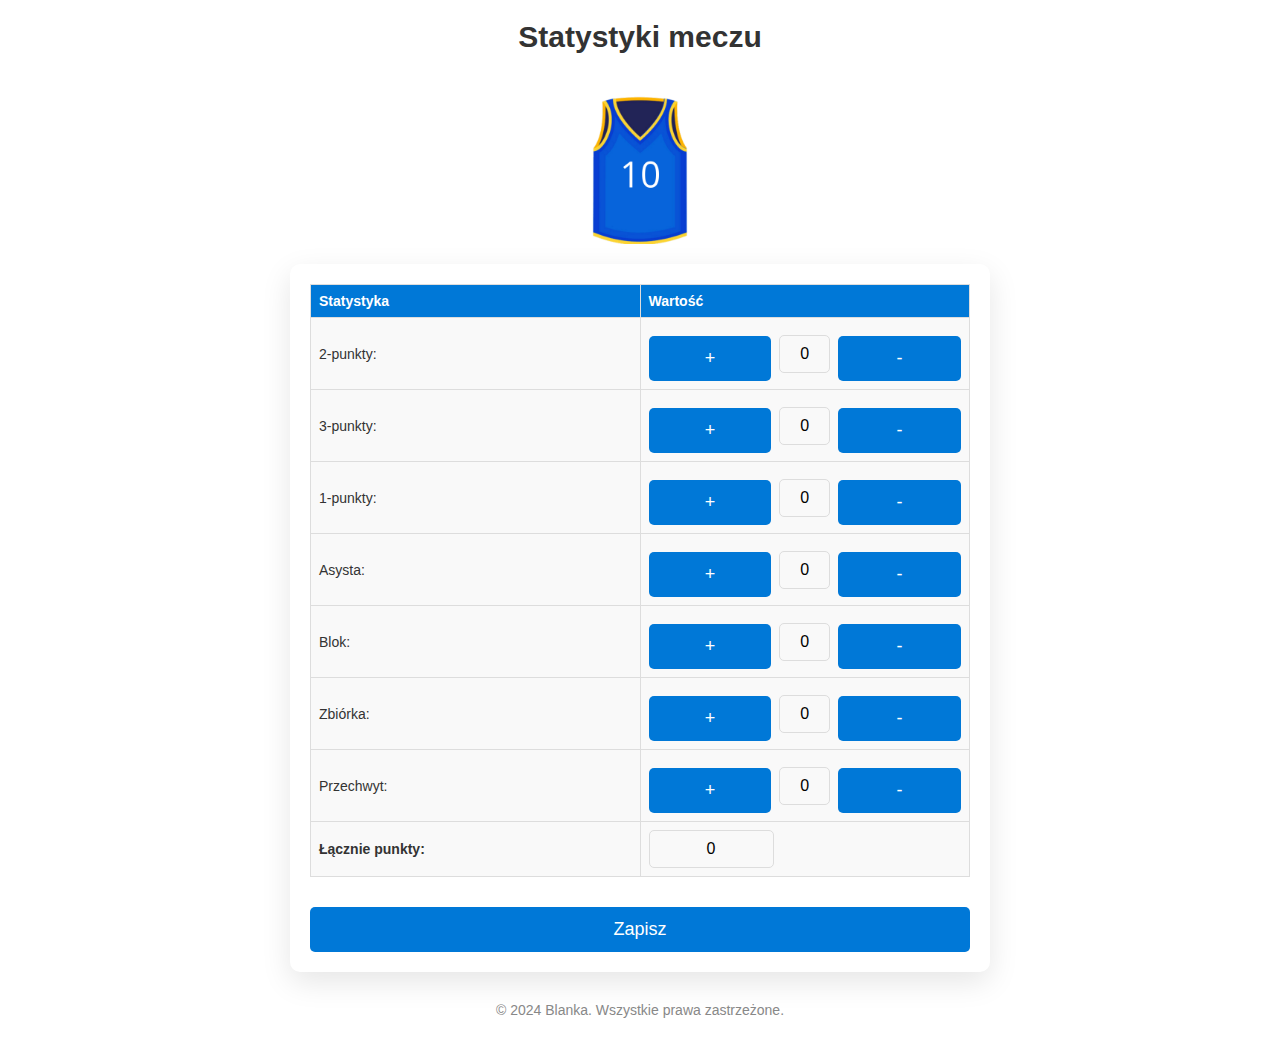
==== blania.html @ 1a1b8e96 "Update blania.html" ====
<!DOCTYPE html>
<html lang="pl">
<head>
    <meta charset="UTF-8">
    <meta name="viewport" content="width=device-width, initial-scale=1.0">
    <title>Blanka</title>
    <style>
        * {
            margin: 0;
            padding: 0;
            box-sizing: border-box;
        }

        body {
            font-family: 'Roboto', sans-serif;
            background-color: #ffffff;
            color: #333;
            padding: 20px;
            display: flex;
            justify-content: center;
            align-items: center;
            min-height: 100vh;
            flex-direction: column;
        }

        header {
            font-size: 30px;
            font-weight: 600;
            color: #333;
            margin-bottom: 20px;
            text-align: center;
        }

        img {
            width: 150px;
            height: 150px;
            object-fit: contain;
            margin: 20px 0;
        }

        .form-container {
            background-color: #fff;
            padding: 20px;
            border-radius: 10px;
            box-shadow: 0 10px 30px rgba(0, 0, 0, 0.1);
            width: 66%;
            max-width: 700px;
        }

        table {
            width: 100%;
            border-collapse: collapse;
            margin-bottom: 20px;
        }

        th, td {
            padding: 8px;
            text-align: left;
            border: 1px solid #ddd;
            font-size: 14px;
        }

        th {
            background-color: #0078d7;
            color: white;
            width: 40%;
        }

        td {
            background-color: #f9f9f9;
            width: 50%;
        }

        .buttons {
            display: flex;
            align-items: center;
            justify-content: center;
            gap: 8px;
            width: 100%;

        }

        .buttons button {
            background-color: #0078d7;
            color: #fff;
            padding: 6px 10px;
            font-size: 16px;
            border: none;
            border-radius: 5px;
            cursor: pointer;
            transition: background-color 0.3s ease;
            width: 30%; /* Zmniejszenie szerokości przycisku o 33% */
        }

        .buttons button:hover {
            background-color: #005bb5;
        }

        .form-container button {
            background-color: #0078d7;
            color: #fff;
            padding: 12px 20px;
            font-size: 18px;
            border: none;
            border-radius: 5px;
            cursor: pointer;
            transition: background-color 0.3s ease;
            width: 100%;
            margin-top: 10px;
        }

        .form-container button:hover {
            background-color: #005bb5;
        }

        .green-button {
            background-color: green;
        }

        .green-button:hover {
            background-color: darkgreen;
        }

        .red-button {
            background-color: red;
        }

        .red-button:hover {
            background-color: darkred;
        }

        input {
            width: 40%; /* Zmniejszenie szerokości pola wejściowego */
            padding: 8px;
            border: 1px solid #ddd;
            border-radius: 5px;
            font-size: 16px;
            background-color: #f9f9f9;
            text-align: center;
            transition: border-color 0.3s ease;
            height: 38px; /* Ujednolicenie wysokości pól tekstowych */

        }

        input:focus {
            border-color: #0078d7;
            outline: none;
        }

        .footer {
            margin-top: 30px;
            text-align: center;
            font-size: 14px;
            color: #888;
        }

        .total-points {
            text-align: center;
            font-weight: bold;
            font-size: 16px;
        }

        @media (max-width: 600px) {
            header {
                font-size: 24px;
            }

            .form-container {
                padding: 15px;
                width: 90%;
            }

            .form-container button {
                font-size: 14px;
                padding: 10px;
            }

            .buttons {
                flex-direction: row; /* Przyciski będą w jednej linii */
                gap: 5px;
            }

            .buttons button {
                font-size: 14px;
                padding: 6px 10px;
                width: 25%; /* Zmniejszenie szerokości przycisków na małych ekranach */
            }

            input {
                width: 50%; /* Zmniejszenie szerokości inputu na małych ekranach */
            }

            th, td {
                padding: 6px;
                font-size: 12px;
            }
        }

    </style>
</head>
<body>
    <header>Statystyki meczu</header>
    <img src="10.png" alt="Koszulka">
    
    <div class="form-container">
        <form id="match-stats-form">
            <table>
                <tr>
                    <th>Statystyka</th>
                    <th>Wartość</th>
                </tr>
                <tr>
                    <td>2-punkty:</td>
                    <td>
                        <div class="buttons">
                            <button type="button" onclick="changeStat('2pkt', 1)">+</button>
                            <input type="text" id="2pkt" value="0" readonly>
                            <button type="button" onclick="changeStat('2pkt', -1)">-</button>
                        </div>
                    </td>
                </tr>
                <tr>
                    <td>3-punkty:</td>
                    <td>
                        <div class="buttons">
                            <button type="button" onclick="changeStat('3pkt', 1)">+</button>
                            <input type="text" id="3pkt" value="0" readonly>
                            <button type="button" onclick="changeStat('3pkt', -1)">-</button>
                        </div>
                    </td>
                </tr>
                <tr>
                    <td>1-punkty:</td>
                    <td>
                        <div class="buttons">
                            <button type="button" onclick="changeStat('1pkt', 1)">+</button>
                            <input type="text" id="1pkt" value="0" readonly>
                            <button type="button" onclick="changeStat('1pkt', -1)">-</button>
                        </div>
                    </td>
                </tr>
                <tr>
                    <td>Asysta:</td>
                    <td>
                        <div class="buttons">
                            <button type="button" onclick="changeStat('Asy', 1)">+</button>
                            <input type="text" id="Asy" value="0" readonly>
                            <button type="button" onclick="changeStat('Asy', -1)">-</button>
                        </div>
                    </td>
                </tr>
                <tr>
                    <td>Blok:</td>
                    <td>
                        <div class="buttons">
                            <button type="button" onclick="changeStat('Blok', 1)">+</button>
                            <input type="text" id="Blok" value="0" readonly>
                            <button type="button" onclick="changeStat('Blok', -1)">-</button>
                        </div>
                    </td>
                </tr>
                <tr>
                    <td>Zbiórka:</td>
                    <td>
                        <div class="buttons">
                            <button type="button" onclick="changeStat('Zb', 1)">+</button>
                            <input type="text" id="Zb" value="0" readonly>
                            <button type="button" onclick="changeStat('Zb', -1)">-</button>
                        </div>
                    </td>
                </tr>
                <tr>
                    <td>Przechwyt:</td>
                    <td>
                        <div class="buttons">
                            <button type="button" onclick="changeStat('Prze', 1)">+</button>
                            <input type="text" id="Prze" value="0" readonly>
                            <button type="button" onclick="changeStat('Prze', -1)">-</button>
                        </div>
                    </td>
                </tr>
                <tr class="total-points">
                    <td><strong>Łącznie punkty:</strong></td>
                    <td><input type="text" id="totalPoints" value="0" readonly></td>
                </tr>
            </table>
            <button type="button" onclick="saveMatch()">Zapisz</button>
        </form>
    </div>

    <div class="footer">
        <p>© 2024 Blanka. Wszystkie prawa zastrzeżone.</p>
    </div>

    <script>
        function changeStat(stat, delta) {
            const statElement = document.getElementById(stat);
            let currentValue = parseInt(statElement.value) || 0;
            currentValue += delta;

            if (currentValue < 0) currentValue = 0;

            statElement.value = currentValue;
            updateTotal();
        }

        function updateTotal() {
            const points1 = parseInt(document.getElementById('1pkt').value) || 0;
            const points2 = parseInt(document.getElementById('2pkt').value) || 0;
            const points3 = parseInt(document.getElementById('3pkt').value) || 0;

            const totalPoints = points1 + points2 * 2 + points3 * 3;
            document.getElementById('totalPoints').value = totalPoints;
        }

        function saveMatch() {
            const team = localStorage.getItem("selectedTeam");
            const date = localStorage.getItem("selectedDate");

            const stats = {
                team: team,
                date: date,
                "2pkt": document.getElementById('2pkt').value,
                "3pkt": document.getElementById('3pkt').value,
                "1pkt": document.getElementById('1pkt').value,
                Asy: document.getElementById('Asy').value,
                Blok: document.getElementById('Blok').value,
                Zb: document.getElementById('Zb').value,
                Prze: document.getElementById('Prze').value,
                total: document.getElementById('totalPoints').value
            };

            let savedMatches = JSON.parse(localStorage.getItem("savedMatches")) || [];
            savedMatches.push(stats);
            localStorage.setItem("savedMatches", JSON.stringify(savedMatches));

            //alert("Mecz zapisany! Teraz wróć do strony głównej.");

            window.location.href = "index.html";
        }
    </script>
</body>
</html>
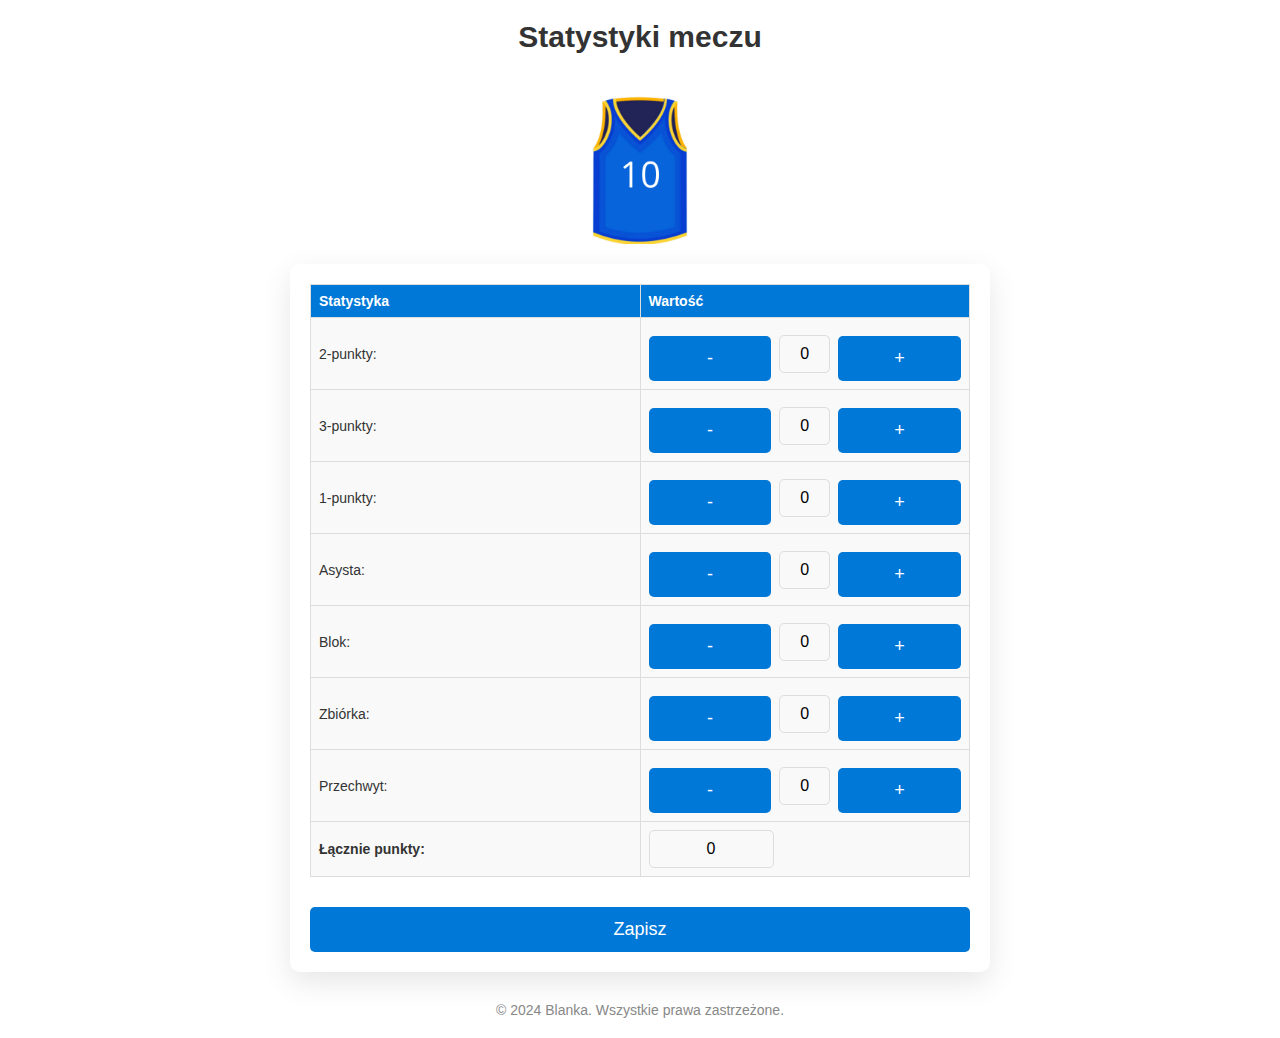
==== commit 3c76a690: "Update blania.html" ====
--- a/blania.html
+++ b/blania.html
@@ -213,9 +213,11 @@
                     <td>2-punkty:</td>
                     <td>
                         <div class="buttons">
+                           
+                            <button type="button" onclick="changeStat('2pkt', -1)">-</button>
+                             <input type="text" id="2pkt" value="0" readonly>
                             <button type="button" onclick="changeStat('2pkt', 1)">+</button>
-                            <input type="text" id="2pkt" value="0" readonly>
-                            <button type="button" onclick="changeStat('2pkt', -1)">-</button>
+                            
                         </div>
                     </td>
                 </tr>
@@ -223,9 +225,9 @@
                     <td>3-punkty:</td>
                     <td>
                         <div class="buttons">
+                             <button type="button" onclick="changeStat('3pkt', -1)">-</button>
+                             <input type="text" id="3pkt" value="0" readonly>
                             <button type="button" onclick="changeStat('3pkt', 1)">+</button>
-                            <input type="text" id="3pkt" value="0" readonly>
-                            <button type="button" onclick="changeStat('3pkt', -1)">-</button>
                         </div>
                     </td>
                 </tr>
@@ -233,9 +235,9 @@
                     <td>1-punkty:</td>
                     <td>
                         <div class="buttons">
+                            <button type="button" onclick="changeStat('1pkt', -1)">-</button>
+                            <input type="text" id="1pkt" value="0" readonly>
                             <button type="button" onclick="changeStat('1pkt', 1)">+</button>
-                            <input type="text" id="1pkt" value="0" readonly>
-                            <button type="button" onclick="changeStat('1pkt', -1)">-</button>
                         </div>
                     </td>
                 </tr>
@@ -243,9 +245,10 @@
                     <td>Asysta:</td>
                     <td>
                         <div class="buttons">
+                            <button type="button" onclick="changeStat('Asy', -1)">-</button>
+                            <input type="text" id="Asy" value="0" readonly>
                             <button type="button" onclick="changeStat('Asy', 1)">+</button>
-                            <input type="text" id="Asy" value="0" readonly>
-                            <button type="button" onclick="changeStat('Asy', -1)">-</button>
+                            
                         </div>
                     </td>
                 </tr>
@@ -253,9 +256,11 @@
                     <td>Blok:</td>
                     <td>
                         <div class="buttons">
+                        
+                            <button type="button" onclick="changeStat('Blok', -1)">-</button>
+                            <input type="text" id="Blok" value="0" readonly>
                             <button type="button" onclick="changeStat('Blok', 1)">+</button>
-                            <input type="text" id="Blok" value="0" readonly>
-                            <button type="button" onclick="changeStat('Blok', -1)">-</button>
+                            
                         </div>
                     </td>
                 </tr>
@@ -263,9 +268,11 @@
                     <td>Zbiórka:</td>
                     <td>
                         <div class="buttons">
+                        
+                            <button type="button" onclick="changeStat('Zb', -1)">-</button>
+                            <input type="text" id="Zb" value="0" readonly>
                             <button type="button" onclick="changeStat('Zb', 1)">+</button>
-                            <input type="text" id="Zb" value="0" readonly>
-                            <button type="button" onclick="changeStat('Zb', -1)">-</button>
+                            
                         </div>
                     </td>
                 </tr>
@@ -273,9 +280,11 @@
                     <td>Przechwyt:</td>
                     <td>
                         <div class="buttons">
+                            
+                            <button type="button" onclick="changeStat('Prze', -1)">-</button>
+                            <input type="text" id="Prze" value="0" readonly>
                             <button type="button" onclick="changeStat('Prze', 1)">+</button>
-                            <input type="text" id="Prze" value="0" readonly>
-                            <button type="button" onclick="changeStat('Prze', -1)">-</button>
+                            
                         </div>
                     </td>
                 </tr>
@@ -336,7 +345,7 @@
 
             //alert("Mecz zapisany! Teraz wróć do strony głównej.");
 
-            window.location.href = "index.html";
+            window.location.href = "main.html"; // jeśli to główna strona
         }
     </script>
 </body>
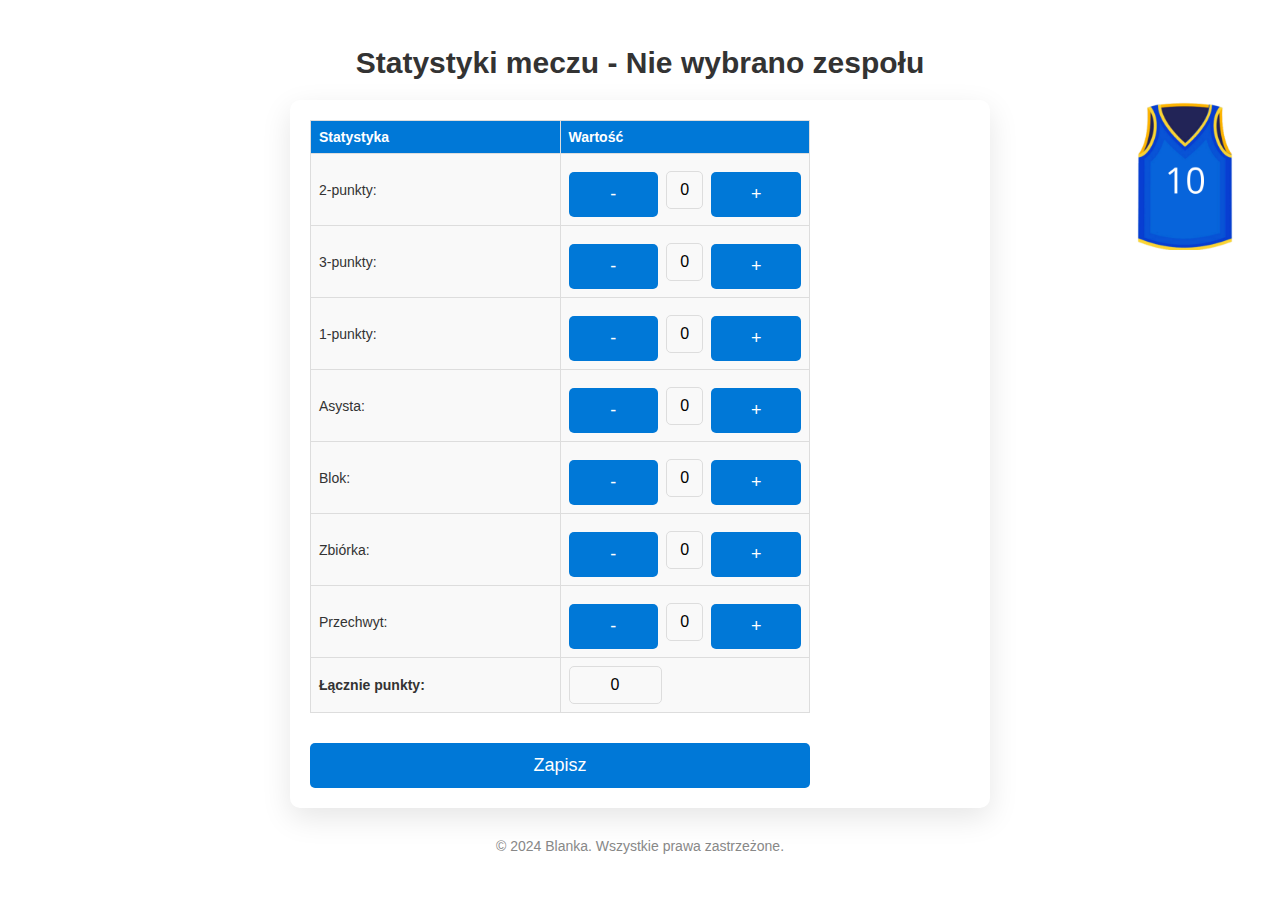
==== commit 363e31eb: "Update blania.html" ====
--- a/blania.html
+++ b/blania.html
@@ -36,6 +36,9 @@
             height: 150px;
             object-fit: contain;
             margin: 20px 0;
+            position: absolute;
+            right: 20px;
+            top: 80px;
         }
 
         .form-container {
@@ -45,6 +48,8 @@
             box-shadow: 0 10px 30px rgba(0, 0, 0, 0.1);
             width: 66%;
             max-width: 700px;
+            position: relative;
+            padding-right: 180px; /* Dodatkowe miejsce na obrazek */
         }
 
         table {
@@ -77,7 +82,6 @@
             justify-content: center;
             gap: 8px;
             width: 100%;
-
         }
 
         .buttons button {
@@ -139,7 +143,6 @@
             text-align: center;
             transition: border-color 0.3s ease;
             height: 38px; /* Ujednolicenie wysokości pól tekstowych */
-
         }
 
         input:focus {
@@ -199,7 +202,7 @@
     </style>
 </head>
 <body>
-    <header>Statystyki meczu</header>
+    <header>Statystyki meczu - <span id="teamName">Nie wybrano zespołu</span></header>
     <img src="10.png" alt="Koszulka">
     
     <div class="form-container">
@@ -213,11 +216,9 @@
                     <td>2-punkty:</td>
                     <td>
                         <div class="buttons">
-                           
                             <button type="button" onclick="changeStat('2pkt', -1)">-</button>
-                             <input type="text" id="2pkt" value="0" readonly>
+                            <input type="text" id="2pkt" value="0" readonly>
                             <button type="button" onclick="changeStat('2pkt', 1)">+</button>
-                            
                         </div>
                     </td>
                 </tr>
@@ -248,7 +249,6 @@
                             <button type="button" onclick="changeStat('Asy', -1)">-</button>
                             <input type="text" id="Asy" value="0" readonly>
                             <button type="button" onclick="changeStat('Asy', 1)">+</button>
-                            
                         </div>
                     </td>
                 </tr>
@@ -256,11 +256,9 @@
                     <td>Blok:</td>
                     <td>
                         <div class="buttons">
-                        
                             <button type="button" onclick="changeStat('Blok', -1)">-</button>
                             <input type="text" id="Blok" value="0" readonly>
                             <button type="button" onclick="changeStat('Blok', 1)">+</button>
-                            
                         </div>
                     </td>
                 </tr>
@@ -268,11 +266,9 @@
                     <td>Zbiórka:</td>
                     <td>
                         <div class="buttons">
-                        
                             <button type="button" onclick="changeStat('Zb', -1)">-</button>
                             <input type="text" id="Zb" value="0" readonly>
                             <button type="button" onclick="changeStat('Zb', 1)">+</button>
-                            
                         </div>
                     </td>
                 </tr>
@@ -280,11 +276,9 @@
                     <td>Przechwyt:</td>
                     <td>
                         <div class="buttons">
-                            
                             <button type="button" onclick="changeStat('Prze', -1)">-</button>
                             <input type="text" id="Prze" value="0" readonly>
                             <button type="button" onclick="changeStat('Prze', 1)">+</button>
-                            
                         </div>
                     </td>
                 </tr>
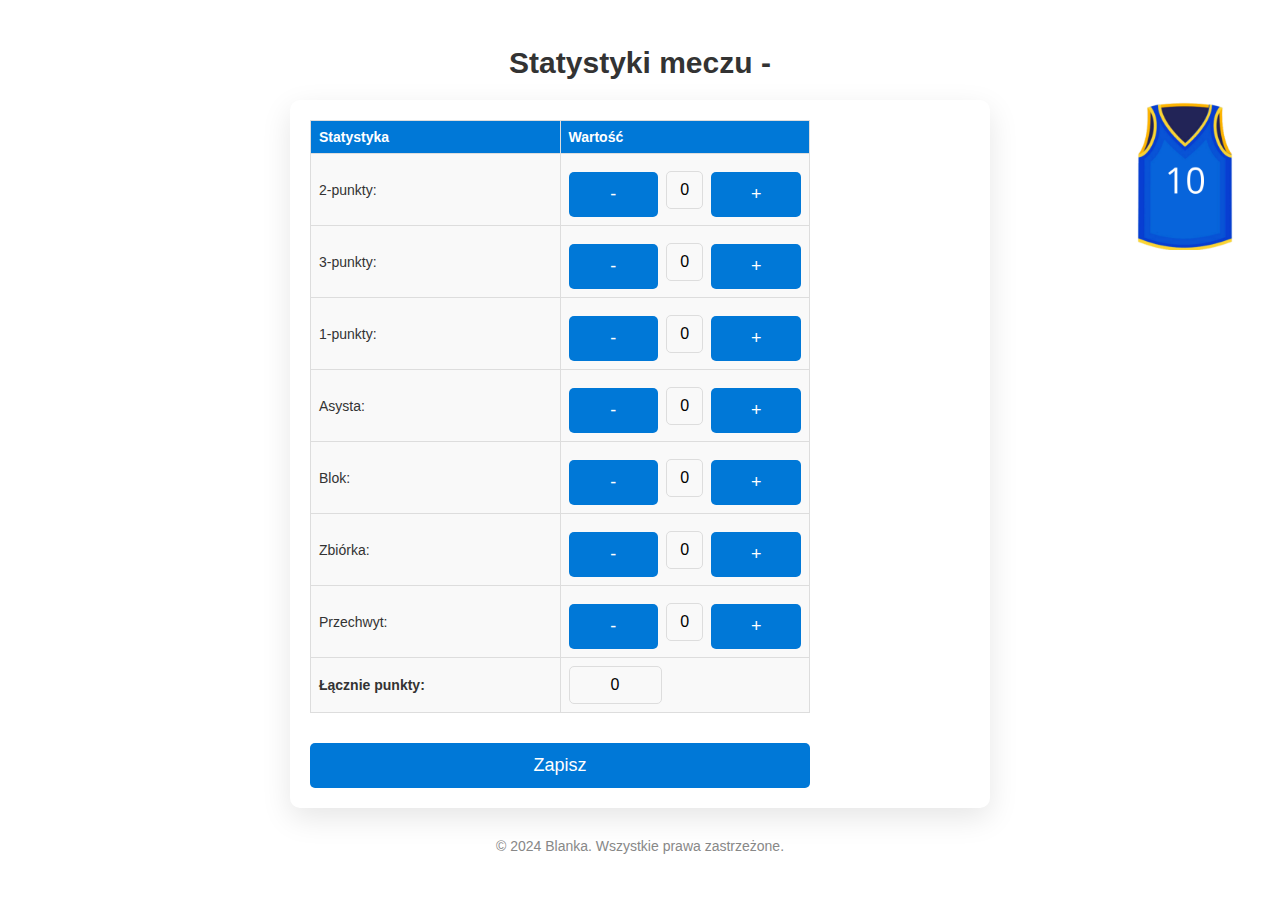
==== commit 0ee1c712: "Update blania.html" ====
--- a/blania.html
+++ b/blania.html
@@ -202,7 +202,7 @@
     </style>
 </head>
 <body>
-    <header>Statystyki meczu - <span id="teamName">Nie wybrano zespołu</span></header>
+    <header>Statystyki meczu - <span const teamSelector = document.getElementById('team-selector');</span></header>
     <img src="10.png" alt="Koszulka">
     
     <div class="form-container">
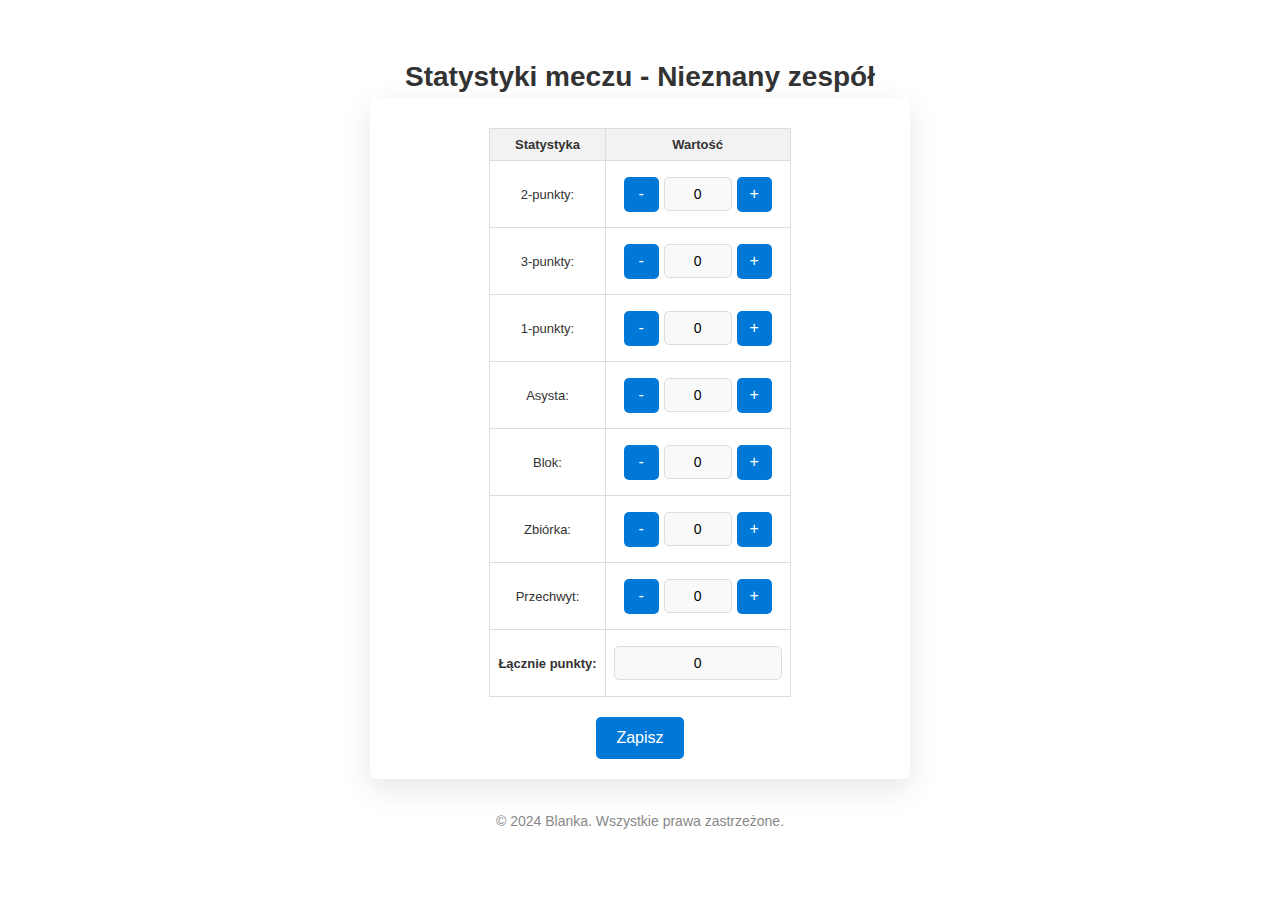
==== commit f3e20794: "Add files via upload" ====
--- a/blania.html
+++ b/blania.html
@@ -4,207 +4,155 @@
     <meta charset="UTF-8">
     <meta name="viewport" content="width=device-width, initial-scale=1.0">
     <title>Blanka</title>
+
     <style>
-        * {
-            margin: 0;
-            padding: 0;
-            box-sizing: border-box;
-        }
-
+        /* 1. Czcionka Roboto */
         body {
             font-family: 'Roboto', sans-serif;
             background-color: #ffffff;
             color: #333;
-            padding: 20px;
+            padding: 1px; /* Zmniejszenie paddingu */
             display: flex;
             justify-content: center;
             align-items: center;
             min-height: 100vh;
             flex-direction: column;
-        }
-
+            margin: 0;
+            box-sizing: border-box; /* Ważne, aby padding nie powodował scrollowania */
+        }
+
+        /* 2. Jednolite nagłówki */
         header {
-            font-size: 30px;
-            font-weight: 600;
+            font-size: 28px; /* Zmniejszenie rozmiaru czcionki */
+            font-weight: bold;
+            text-align: center;
+            margin-top: 4px; /* Zmniejszenie marginesu, zmniejszenie przestrzeni nad nagłówkiem */
+            margin-bottom: 4px; /* Zmniejszenie marginesu poniżej nagłówka */
             color: #333;
-            margin-bottom: 20px;
-            text-align: center;
-        }
-
-        img {
-            width: 150px;
-            height: 150px;
-            object-fit: contain;
-            margin: 20px 0;
-            position: absolute;
-            right: 20px;
-            top: 80px;
-        }
-
-        .form-container {
-            background-color: #fff;
-            padding: 20px;
-            border-radius: 10px;
-            box-shadow: 0 10px 30px rgba(0, 0, 0, 0.1);
-            width: 66%;
-            max-width: 700px;
-            position: relative;
-            padding-right: 180px; /* Dodatkowe miejsce na obrazek */
-        }
-
+        }
+
+        /* 3. Jednolite style tabeli */
         table {
             width: 100%;
             border-collapse: collapse;
-            margin-bottom: 20px;
+            margin-top: 10px; /* Zmniejszenie odstępu od tabeli do innych elementów */
         }
 
         th, td {
-            padding: 8px;
-            text-align: left;
+            padding: 8px; /* Zmniejszenie paddingu */
+            text-align: center;
             border: 1px solid #ddd;
-            font-size: 14px;
+            font-size: 13px; /* Zmniejszenie rozmiaru czcionki */
         }
 
         th {
+            background-color: #f2f2f2;
+        }
+
+        /* 4. Jednolite style dla formularzy i inputów */
+            /* Styl dla przycisków w formularzu */
+            /* Styl dla przycisków w formularzu */
+.buttons {
+    display: flex;
+    align-items: center; /* Wyrównanie przycisków i inputa w pionie */
+    justify-content: center; /* Wyrównanie przycisków i inputa w poziomie */
+}
+
+.buttons button {
+    width: 35px !important;  /* Ustawia szerokość przycisków na 30px */
+    height: 35px !important; /* Ustawia wysokość przycisków, żeby były kwadratowe */
+    margin: 0 5px !important; /* Dodaje odstępy między przyciskami */
+    padding: 0 !important; /* Usuwa dodatkowy padding */
+    font-size: 16px !important; /* Dostosowanie rozmiaru czcionki */
+    display: flex !important; /* Ustawia przyciski jako elementy flex */
+    justify-content: center !important; /* Wyrównanie tekstu w przycisku */
+    align-items: center !important; /* Wyrównanie tekstu w przycisku */
+}
+
+.buttons input[type="text"] {
+    width: 50px; /* Zmieniamy szerokość na 50px */
+    padding: 8px;
+    margin: 8px 0;
+    font-size: 14px;
+    border: 1px solid #ddd;
+    border-radius: 5px;
+    background-color: #f9f9f9;
+    text-align: center; /* Wyśrodkowanie tekstu wewnątrz inputa */
+}
+
+
+input[type="text"]:focus {
+    border-color: #0078d7;
+    outline: none;
+}
+.readonly-input {
+    width: 150px; /* Zmieniamy szerokość na 50px */
+    padding: 8px;
+    margin: 8px 0;
+    font-size: 14px;
+    border: 1px solid #ddd;
+    border-radius: 5px;
+    background-color: #f9f9f9;
+    text-align: center; /* Wyśrodkowanie tekstu */
+    cursor: not-allowed; /* Blokowanie możliwości edycji */
+}
+
+            
+
+        /* 5. Wyśrodkowanie przycisku "Zapisz" w formularzu */
+        .form-container button[type="button"] {
+            display: block;
+            margin: 20px auto 0; /* Wyśrodkowanie poziome + margines górny */
+            padding: 12px 20px;
+            font-size: 16px;
             background-color: #0078d7;
             color: white;
-            width: 40%;
-        }
-
-        td {
-            background-color: #f9f9f9;
-            width: 50%;
-        }
-
-        .buttons {
-            display: flex;
-            align-items: center;
-            justify-content: center;
-            gap: 8px;
-            width: 100%;
-        }
-
-        .buttons button {
-            background-color: #0078d7;
-            color: #fff;
-            padding: 6px 10px;
-            font-size: 16px;
             border: none;
             border-radius: 5px;
             cursor: pointer;
             transition: background-color 0.3s ease;
-            width: 30%; /* Zmniejszenie szerokości przycisku o 33% */
-        }
-
-        .buttons button:hover {
-            background-color: #005bb5;
-        }
-
-        .form-container button {
-            background-color: #0078d7;
-            color: #fff;
-            padding: 12px 20px;
-            font-size: 18px;
-            border: none;
-            border-radius: 5px;
-            cursor: pointer;
-            transition: background-color 0.3s ease;
+            min-width: 20px;
+        }
+
+        .form-container button[type="button"]:hover {
+            background-color: #005bb5; /* Zmiana koloru przycisku na hover */
+        }
+
+        /* 6. Jednolite style dla kontenerów */
+        .container, .form-container {
+            display: flex;
+            flex-direction: column;
+            align-items: center;
             width: 100%;
-            margin-top: 10px;
-        }
-
-        .form-container button:hover {
-            background-color: #005bb5;
-        }
-
-        .green-button {
-            background-color: green;
-        }
-
-        .green-button:hover {
-            background-color: darkgreen;
-        }
-
-        .red-button {
-            background-color: red;
-        }
-
-        .red-button:hover {
-            background-color: darkred;
-        }
-
-        input {
-            width: 40%; /* Zmniejszenie szerokości pola wejściowego */
-            padding: 8px;
-            border: 1px solid #ddd;
-            border-radius: 5px;
-            font-size: 16px;
-            background-color: #f9f9f9;
-            text-align: center;
-            transition: border-color 0.3s ease;
-            height: 38px; /* Ujednolicenie wysokości pól tekstowych */
-        }
-
-        input:focus {
-            border-color: #0078d7;
-            outline: none;
-        }
-
+            padding: 20px; /* Zmniejszenie paddingu */
+            max-width: 500px;
+            background-color: white;
+            border-radius: 8px;
+            margin-top: 1px; /* Zmniejszenie marginesu */
+        }
+
+        .form-container {
+            box-shadow: 0 10px 30px rgba(0, 0, 0, 0.1);
+        }
+
+        .container {
+            margin-top: 15px; /* Zmniejszenie marginesu */
+        }
+
+        /* 7. Stopka */
         .footer {
-            margin-top: 30px;
+            margin-top: 20px; /* Zmniejszenie marginesu */
             text-align: center;
             font-size: 14px;
             color: #888;
         }
 
-        .total-points {
-            text-align: center;
-            font-weight: bold;
-            font-size: 16px;
-        }
-
-        @media (max-width: 600px) {
-            header {
-                font-size: 24px;
-            }
-
-            .form-container {
-                padding: 15px;
-                width: 90%;
-            }
-
-            .form-container button {
-                font-size: 14px;
-                padding: 10px;
-            }
-
-            .buttons {
-                flex-direction: row; /* Przyciski będą w jednej linii */
-                gap: 5px;
-            }
-
-            .buttons button {
-                font-size: 14px;
-                padding: 6px 10px;
-                width: 25%; /* Zmniejszenie szerokości przycisków na małych ekranach */
-            }
-
-            input {
-                width: 50%; /* Zmniejszenie szerokości inputu na małych ekranach */
-            }
-
-            th, td {
-                padding: 6px;
-                font-size: 12px;
-            }
-        }
-
+       
     </style>
+
 </head>
 <body>
-    <header>Statystyki meczu - <span const teamSelector = document.getElementById('team-selector');</span></header>
-    <img src="10.png" alt="Koszulka">
-    
+    <header>Statystyki meczu - <span id="team-name"></span></header>
     <div class="form-container">
         <form id="match-stats-form">
             <table>
@@ -283,14 +231,14 @@
                     </td>
                 </tr>
                 <tr class="total-points">
-                    <td><strong>Łącznie punkty:</strong></td>
-                    <td><input type="text" id="totalPoints" value="0" readonly></td>
-                </tr>
+    <td><strong>Łącznie punkty:</strong></td>
+    <td><input type="text" id="totalPoints" class="readonly-input" value="0" readonly></td>
+</tr>
             </table>
             <button type="button" onclick="saveMatch()">Zapisz</button>
         </form>
     </div>
-
+ 
     <div class="footer">
         <p>© 2024 Blanka. Wszystkie prawa zastrzeżone.</p>
     </div>
@@ -337,10 +285,13 @@
             savedMatches.push(stats);
             localStorage.setItem("savedMatches", JSON.stringify(savedMatches));
 
-            //alert("Mecz zapisany! Teraz wróć do strony głównej.");
-
             window.location.href = "main.html"; // jeśli to główna strona
         }
+
+        document.addEventListener("DOMContentLoaded", function() {
+            const team = localStorage.getItem("selectedTeam") || "Nieznany zespół";
+            document.getElementById("team-name").textContent = team;
+        });
     </script>
 </body>
 </html>
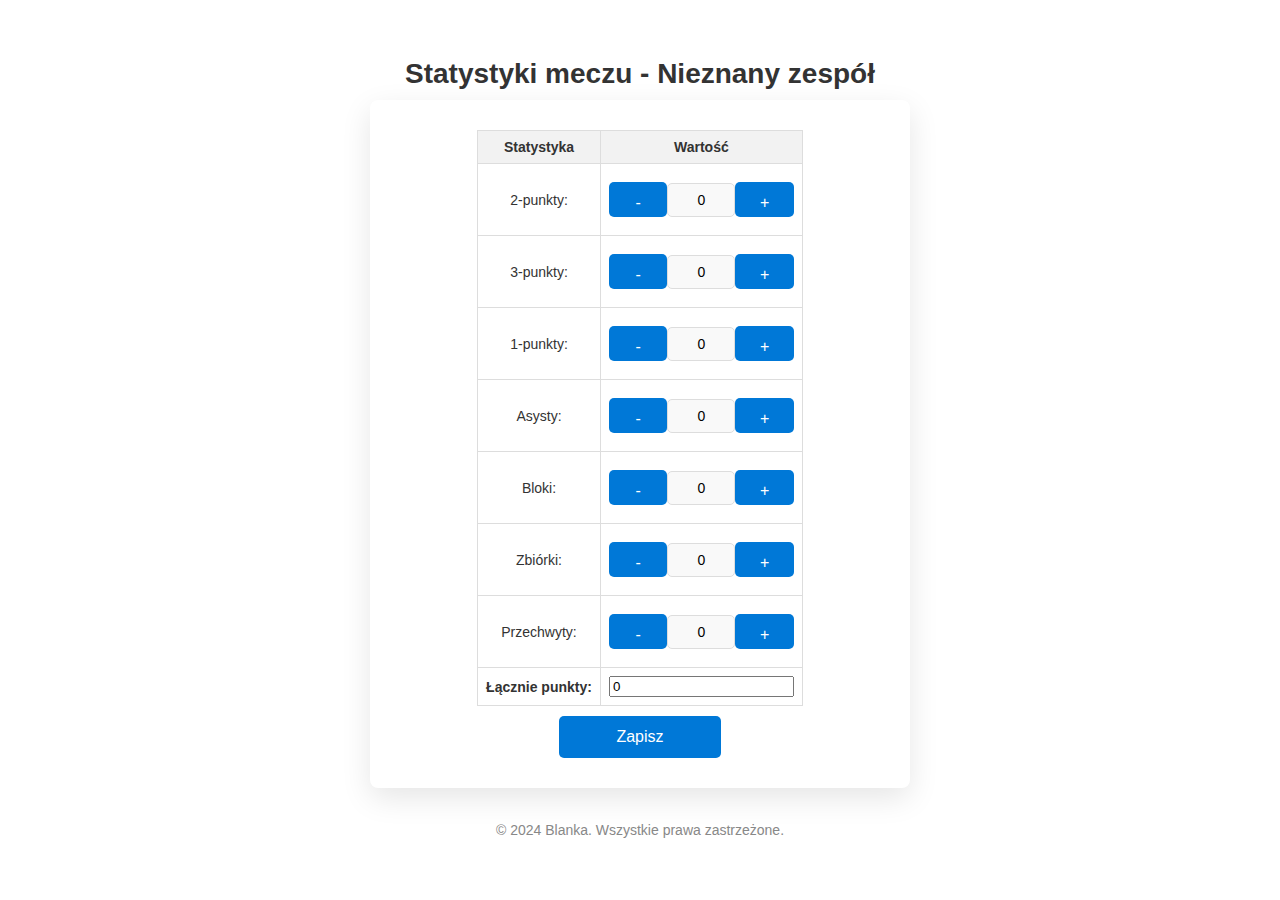
==== commit d1868c69: "Update blania.html" ====
--- a/blania.html
+++ b/blania.html
@@ -4,105 +4,71 @@
     <meta charset="UTF-8">
     <meta name="viewport" content="width=device-width, initial-scale=1.0">
     <title>Blanka</title>
-
     <style>
-        /* 1. Czcionka Roboto */
         body {
             font-family: 'Roboto', sans-serif;
             background-color: #ffffff;
             color: #333;
-            padding: 1px; /* Zmniejszenie paddingu */
+            padding: 1px;
             display: flex;
             justify-content: center;
             align-items: center;
             min-height: 100vh;
             flex-direction: column;
             margin: 0;
-            box-sizing: border-box; /* Ważne, aby padding nie powodował scrollowania */
+            box-sizing: border-box;
         }
-
-        /* 2. Jednolite nagłówki */
         header {
-            font-size: 28px; /* Zmniejszenie rozmiaru czcionki */
+            font-size: 28px;
             font-weight: bold;
             text-align: center;
-            margin-top: 4px; /* Zmniejszenie marginesu, zmniejszenie przestrzeni nad nagłówkiem */
-            margin-bottom: 4px; /* Zmniejszenie marginesu poniżej nagłówka */
-            color: #333;
+            margin: 10px 0;
         }
-
-        /* 3. Jednolite style tabeli */
         table {
             width: 100%;
             border-collapse: collapse;
-            margin-top: 10px; /* Zmniejszenie odstępu od tabeli do innych elementów */
+            margin-top: 10px;
         }
-
         th, td {
-            padding: 8px; /* Zmniejszenie paddingu */
+            padding: 8px;
             text-align: center;
             border: 1px solid #ddd;
-            font-size: 13px; /* Zmniejszenie rozmiaru czcionki */
+            font-size: 14px;
         }
-
         th {
             background-color: #f2f2f2;
         }
-
-        /* 4. Jednolite style dla formularzy i inputów */
-            /* Styl dla przycisków w formularzu */
-            /* Styl dla przycisków w formularzu */
-.buttons {
-    display: flex;
-    align-items: center; /* Wyrównanie przycisków i inputa w pionie */
-    justify-content: center; /* Wyrównanie przycisków i inputa w poziomie */
-}
-
-.buttons button {
-    width: 35px !important;  /* Ustawia szerokość przycisków na 30px */
-    height: 35px !important; /* Ustawia wysokość przycisków, żeby były kwadratowe */
-    margin: 0 5px !important; /* Dodaje odstępy między przyciskami */
-    padding: 0 !important; /* Usuwa dodatkowy padding */
-    font-size: 16px !important; /* Dostosowanie rozmiaru czcionki */
-    display: flex !important; /* Ustawia przyciski jako elementy flex */
-    justify-content: center !important; /* Wyrównanie tekstu w przycisku */
-    align-items: center !important; /* Wyrównanie tekstu w przycisku */
-}
-
-.buttons input[type="text"] {
-    width: 50px; /* Zmieniamy szerokość na 50px */
-    padding: 8px;
-    margin: 8px 0;
-    font-size: 14px;
-    border: 1px solid #ddd;
-    border-radius: 5px;
-    background-color: #f9f9f9;
-    text-align: center; /* Wyśrodkowanie tekstu wewnątrz inputa */
-}
-
-
-input[type="text"]:focus {
-    border-color: #0078d7;
-    outline: none;
-}
-.readonly-input {
-    width: 150px; /* Zmieniamy szerokość na 50px */
-    padding: 8px;
-    margin: 8px 0;
-    font-size: 14px;
-    border: 1px solid #ddd;
-    border-radius: 5px;
-    background-color: #f9f9f9;
-    text-align: center; /* Wyśrodkowanie tekstu */
-    cursor: not-allowed; /* Blokowanie możliwości edycji */
-}
-
-            
-
-        /* 5. Wyśrodkowanie przycisku "Zapisz" w formularzu */
-        .form-container button[type="button"] {
+        .buttons {
+            display: flex;
+            align-items: center;
+            justify-content: center;
+        }
+        .buttons button {
+            width: 35px;
+            height: 35px;
+            margin: 0 5px;
+            font-size: 16px;
+            background-color: #0078d7;
+            color: white;
+            border: none;
+            border-radius: 5px;
+            cursor: pointer;
+        }
+        .buttons button:hover {
+            background-color: #005bb5;
+        }
+        .buttons input[type="text"] {
+            width: 50px;
+            padding: 8px;
+            font-size: 14px;
+            border: 1px solid #ddd;
+            border-radius: 5px;
+            background-color: #f9f9f9;
+            text-align: center;
+        }
+        .form-container button {
             display: block;
-            margin: 20px auto 0; /* Wyśrodkowanie poziome + margines górny */
+            margin: 10px auto;
             padding: 12px 20px;
             font-size: 16px;
             background-color: #0078d7;
@@ -110,188 +76,118 @@
             border: none;
             border-radius: 5px;
             cursor: pointer;
-            transition: background-color 0.3s ease;
-            min-width: 20px;
+            width: 50%;
         }
-
-        .form-container button[type="button"]:hover {
-            background-color: #005bb5; /* Zmiana koloru przycisku na hover */
+        .form-container button:hover {
+            background-color: #005bb5;
         }
-
-        /* 6. Jednolite style dla kontenerów */
-        .container, .form-container {
+        .form-container {
             display: flex;
             flex-direction: column;
             align-items: center;
             width: 100%;
-            padding: 20px; /* Zmniejszenie paddingu */
             max-width: 500px;
             background-color: white;
             border-radius: 8px;
-            margin-top: 1px; /* Zmniejszenie marginesu */
+            box-shadow: 0 10px 30px rgba(0, 0, 0, 0.1);
+            padding: 20px;
         }
-
-        .form-container {
-            box-shadow: 0 10px 30px rgba(0, 0, 0, 0.1);
-        }
-
-        .container {
-            margin-top: 15px; /* Zmniejszenie marginesu */
-        }
-
-        /* 7. Stopka */
         .footer {
-            margin-top: 20px; /* Zmniejszenie marginesu */
+            margin-top: 20px;
             text-align: center;
             font-size: 14px;
             color: #888;
         }
-
-       
     </style>
-
 </head>
 <body>
     <header>Statystyki meczu - <span id="team-name"></span></header>
     <div class="form-container">
         <form id="match-stats-form">
             <table>
-                <tr>
-                    <th>Statystyka</th>
-                    <th>Wartość</th>
-                </tr>
-                <tr>
-                    <td>2-punkty:</td>
-                    <td>
-                        <div class="buttons">
-                            <button type="button" onclick="changeStat('2pkt', -1)">-</button>
-                            <input type="text" id="2pkt" value="0" readonly>
-                            <button type="button" onclick="changeStat('2pkt', 1)">+</button>
-                        </div>
-                    </td>
-                </tr>
-                <tr>
-                    <td>3-punkty:</td>
-                    <td>
-                        <div class="buttons">
-                             <button type="button" onclick="changeStat('3pkt', -1)">-</button>
-                             <input type="text" id="3pkt" value="0" readonly>
-                            <button type="button" onclick="changeStat('3pkt', 1)">+</button>
-                        </div>
-                    </td>
-                </tr>
-                <tr>
-                    <td>1-punkty:</td>
-                    <td>
-                        <div class="buttons">
-                            <button type="button" onclick="changeStat('1pkt', -1)">-</button>
-                            <input type="text" id="1pkt" value="0" readonly>
-                            <button type="button" onclick="changeStat('1pkt', 1)">+</button>
-                        </div>
-                    </td>
-                </tr>
-                <tr>
-                    <td>Asysta:</td>
-                    <td>
-                        <div class="buttons">
-                            <button type="button" onclick="changeStat('Asy', -1)">-</button>
-                            <input type="text" id="Asy" value="0" readonly>
-                            <button type="button" onclick="changeStat('Asy', 1)">+</button>
-                        </div>
-                    </td>
-                </tr>
-                <tr>
-                    <td>Blok:</td>
-                    <td>
-                        <div class="buttons">
-                            <button type="button" onclick="changeStat('Blok', -1)">-</button>
-                            <input type="text" id="Blok" value="0" readonly>
-                            <button type="button" onclick="changeStat('Blok', 1)">+</button>
-                        </div>
-                    </td>
-                </tr>
-                <tr>
-                    <td>Zbiórka:</td>
-                    <td>
-                        <div class="buttons">
-                            <button type="button" onclick="changeStat('Zb', -1)">-</button>
-                            <input type="text" id="Zb" value="0" readonly>
-                            <button type="button" onclick="changeStat('Zb', 1)">+</button>
-                        </div>
-                    </td>
-                </tr>
-                <tr>
-                    <td>Przechwyt:</td>
-                    <td>
-                        <div class="buttons">
-                            <button type="button" onclick="changeStat('Prze', -1)">-</button>
-                            <input type="text" id="Prze" value="0" readonly>
-                            <button type="button" onclick="changeStat('Prze', 1)">+</button>
-                        </div>
-                    </td>
-                </tr>
-                <tr class="total-points">
-    <td><strong>Łącznie punkty:</strong></td>
-    <td><input type="text" id="totalPoints" class="readonly-input" value="0" readonly></td>
-</tr>
+                <tr><th>Statystyka</th><th>Wartość</th></tr>
+                <tr><td>2-punkty:</td><td><div class="buttons"><button type="button" onclick="changeStat('2pkt', -1)">-</button><input type="text" id="2pkt" value="0" readonly><button type="button" onclick="changeStat('2pkt', 1)">+</button></div></td></tr>
+                <tr><td>3-punkty:</td><td><div class="buttons"><button type="button" onclick="changeStat('3pkt', -1)">-</button><input type="text" id="3pkt" value="0" readonly><button type="button" onclick="changeStat('3pkt', 1)">+</button></div></td></tr>
+                <tr><td>1-punkty:</td><td><div class="buttons"><button type="button" onclick="changeStat('1pkt', -1)">-</button><input type="text" id="1pkt" value="0" readonly><button type="button" onclick="changeStat('1pkt', 1)">+</button></div></td></tr>
+                <tr><td>Asysty:</td><td><div class="buttons"><button type="button" onclick="changeStat('Asy', -1)">-</button><input type="text" id="Asy" value="0" readonly><button type="button" onclick="changeStat('Asy', 1)">+</button></div></td></tr>
+                <tr><td>Bloki:</td><td><div class="buttons"><button type="button" onclick="changeStat('Blok', -1)">-</button><input type="text" id="Blok" value="0" readonly><button type="button" onclick="changeStat('Blok', 1)">+</button></div></td></tr>
+                <tr><td>Zbiórki:</td><td><div class="buttons"><button type="button" onclick="changeStat('Zb', -1)">-</button><input type="text" id="Zb" value="0" readonly><button type="button" onclick="changeStat('Zb', 1)">+</button></div></td></tr>
+                <tr><td>Przechwyty:</td><td><div class="buttons"><button type="button" onclick="changeStat('Prze', -1)">-</button><input type="text" id="Prze" value="0" readonly><button type="button" onclick="changeStat('Prze', 1)">+</button></div></td></tr>
+                <tr class="total-points"><td><strong>Łącznie punkty:</strong></td><td><input type="text" id="totalPoints" value="0" readonly></td></tr>
             </table>
             <button type="button" onclick="saveMatch()">Zapisz</button>
         </form>
     </div>
- 
-    <div class="footer">
-        <p>© 2024 Blanka. Wszystkie prawa zastrzeżone.</p>
-    </div>
-
+    <div class="footer"><p>© 2024 Blanka. Wszystkie prawa zastrzeżone.</p></div>
     <script>
         function changeStat(stat, delta) {
             const statElement = document.getElementById(stat);
             let currentValue = parseInt(statElement.value) || 0;
-            currentValue += delta;
-
-            if (currentValue < 0) currentValue = 0;
-
-            statElement.value = currentValue;
+            statElement.value = Math.max(0, currentValue + delta);
             updateTotal();
         }
 
         function updateTotal() {
-            const points1 = parseInt(document.getElementById('1pkt').value) || 0;
-            const points2 = parseInt(document.getElementById('2pkt').value) || 0;
-            const points3 = parseInt(document.getElementById('3pkt').value) || 0;
-
-            const totalPoints = points1 + points2 * 2 + points3 * 3;
-            document.getElementById('totalPoints').value = totalPoints;
+            const total = ["1pkt", "2pkt", "3pkt"].reduce((sum, id) => sum + (parseInt(document.getElementById(id).value) || 0) * (id === "2pkt" ? 2 : id === "3pkt" ? 3 : 1), 0);
+            document.getElementById('totalPoints').value = total;
         }
 
         function saveMatch() {
-            const team = localStorage.getItem("selectedTeam");
-            const date = localStorage.getItem("selectedDate");
+    const matchIndex = localStorage.getItem("editMatchIndex");
+    const savedMatches = JSON.parse(localStorage.getItem("savedMatches")) || [];
 
-            const stats = {
-                team: team,
-                date: date,
-                "2pkt": document.getElementById('2pkt').value,
-                "3pkt": document.getElementById('3pkt').value,
-                "1pkt": document.getElementById('1pkt').value,
-                Asy: document.getElementById('Asy').value,
-                Blok: document.getElementById('Blok').value,
-                Zb: document.getElementById('Zb').value,
-                Prze: document.getElementById('Prze').value,
-                total: document.getElementById('totalPoints').value
-            };
+    const newMatch = { 
+        "team": document.getElementById("team-name").textContent, 
+        "date": localStorage.getItem("selectedDate") || "Brak daty",
+        "2pkt": document.getElementById("2pkt").value, 
+        "3pkt": document.getElementById("3pkt").value, 
+        "1pkt": document.getElementById("1pkt").value, 
+        "Asy": document.getElementById("Asy").value, 
+        "Blok": document.getElementById("Blok").value, 
+        "Zb": document.getElementById("Zb").value, 
+        "Prze": document.getElementById("Prze").value, 
+        "total": document.getElementById("totalPoints").value 
+    };
 
-            let savedMatches = JSON.parse(localStorage.getItem("savedMatches")) || [];
-            savedMatches.push(stats);
-            localStorage.setItem("savedMatches", JSON.stringify(savedMatches));
+    if (matchIndex !== null && savedMatches[matchIndex]) {
+        savedMatches[matchIndex] = newMatch; // Nadpisujemy istniejący mecz
+    } else {
+        savedMatches.push(newMatch); // Dodajemy nowy mecz
+    }
 
-            window.location.href = "main.html"; // jeśli to główna strona
-        }
+    localStorage.setItem("savedMatches", JSON.stringify(savedMatches));
+    localStorage.removeItem("editMatchIndex");
+    window.location.href = "main.html";
+}
 
-        document.addEventListener("DOMContentLoaded", function() {
-            const team = localStorage.getItem("selectedTeam") || "Nieznany zespół";
-            document.getElementById("team-name").textContent = team;
+
+document.addEventListener("DOMContentLoaded", function() {
+    const matchIndex = localStorage.getItem("editMatchIndex");
+    const savedMatches = JSON.parse(localStorage.getItem("savedMatches")) || [];
+    const team = localStorage.getItem("selectedTeam") || "Nieznany zespół";
+    document.getElementById("team-name").textContent = team;
+
+    if (matchIndex !== null && savedMatches[matchIndex]) {
+        // Tryb edycji – wypełnij pola danymi z localStorage
+        const match = savedMatches[matchIndex];
+        Object.keys(match).forEach(key => {
+            if (document.getElementById(key)) {
+                document.getElementById(key).value = match[key];
+            }
         });
+
+        // PRZELICZ "Łącznie punkty" od razu po wczytaniu danych
+        updateTotal();
+    } else {
+        // Tryb nowego meczu – ustaw domyślnie 0
+        ["2pkt", "3pkt", "1pkt", "Asy", "Blok", "Zb", "Prze", "totalPoints"].forEach(id => {
+            document.getElementById(id).value = "0";
+        });
+    }
+});
+
+
+
     </script>
 </body>
 </html>
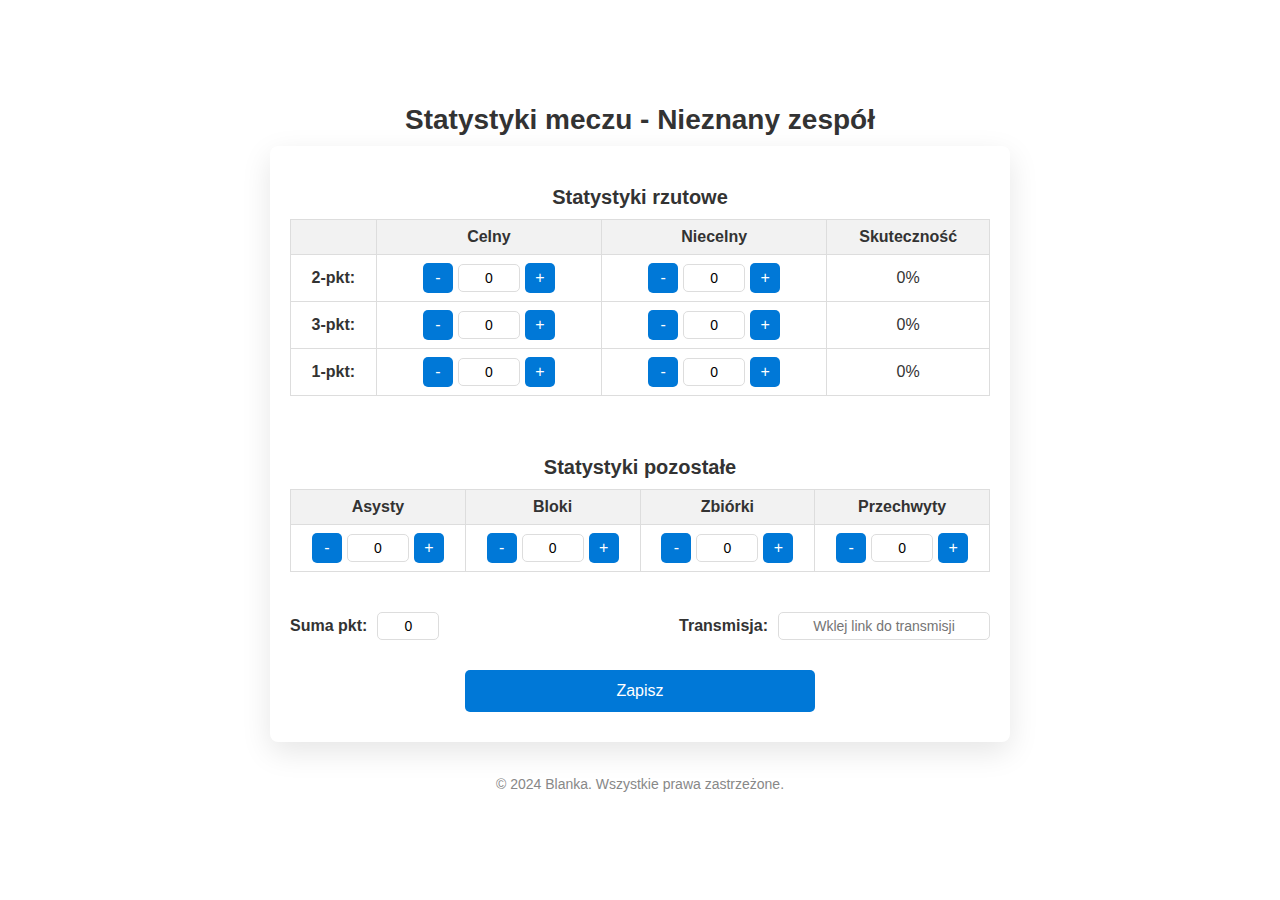
==== commit 716685a8: "Update blania.html" ====
--- a/blania.html
+++ b/blania.html
@@ -24,49 +24,99 @@
             text-align: center;
             margin: 10px 0;
         }
+        .form-container {
+            display: flex;
+            flex-direction: column;
+            align-items: center;
+            width: 100%;
+            max-width: 700px;
+            background-color: white;
+            border-radius: 8px;
+            box-shadow: 0 10px 30px rgba(0, 0, 0, 0.1);
+            padding: 20px;
+            margin: 0 20px;
+        }
+        .stats-section {
+            width: 100%;
+            margin-bottom: 20px;
+        }
+        .stats-section h3 {
+            font-size: 20px;
+            margin-bottom: 10px;
+            text-align: center;
+        }
         table {
             width: 100%;
             border-collapse: collapse;
-            margin-top: 10px;
+            margin-bottom: 20px;
         }
         th, td {
             padding: 8px;
             text-align: center;
             border: 1px solid #ddd;
-            font-size: 14px;
         }
         th {
             background-color: #f2f2f2;
         }
-        .buttons {
+        .counter {
             display: flex;
             align-items: center;
             justify-content: center;
         }
-        .buttons button {
-            width: 35px;
-            height: 35px;
-            margin: 0 5px;
+        .counter button {
+            width: 30px;
+            height: 30px;
             font-size: 16px;
             background-color: #0078d7;
             color: white;
             border: none;
             border-radius: 5px;
             cursor: pointer;
-        }
-        .buttons button:hover {
+            margin: 0 5px;
+        }
+        .counter button:hover {
             background-color: #005bb5;
         }
-        .buttons input[type="text"] {
+        .counter input {
             width: 50px;
-            padding: 8px;
+            padding: 5px;
             font-size: 14px;
             border: 1px solid #ddd;
             border-radius: 5px;
-            background-color: #f9f9f9;
-            text-align: center;
-        }
-        .form-container button {
+            text-align: center;
+        }
+        .total-and-stream {
+            display: flex;
+            justify-content: space-between;
+            align-items: center;
+            width: 100%;
+            margin-bottom: 20px;
+        }
+        .total-points {
+            display: flex;
+            align-items: center;
+        }
+        .total-points label {
+            font-weight: bold;
+            margin-right: 10px;
+        }
+        .stream-link {
+            display: flex;
+            align-items: center;
+        }
+        .stream-link label {
+            font-weight: bold;
+            margin-right: 10px;
+        }
+        .stream-link input {
+            width: 200px;
+            padding: 5px;
+            font-size: 14px;
+            border: 1px solid #ddd;
+            border-radius: 5px;
+            text-align: center;
+        }
+        .save-btn {
             display: block;
             margin: 10px auto;
             padding: 12px 20px;
@@ -78,19 +128,8 @@
             cursor: pointer;
             width: 50%;
         }
-        .form-container button:hover {
+        .save-btn:hover {
             background-color: #005bb5;
-        }
-        .form-container {
-            display: flex;
-            flex-direction: column;
-            align-items: center;
-            width: 100%;
-            max-width: 500px;
-            background-color: white;
-            border-radius: 8px;
-            box-shadow: 0 10px 30px rgba(0, 0, 0, 0.1);
-            padding: 20px;
         }
         .footer {
             margin-top: 20px;
@@ -98,96 +137,257 @@
             font-size: 14px;
             color: #888;
         }
+        #other-stats-table th:nth-child(1), #other-stats-table td:nth-child(1) { width: 25%; }
+        #other-stats-table th:nth-child(2), #other-stats-table td:nth-child(2) { width: 25%; }
+        #other-stats-table th:nth-child(3), #other-stats-table td:nth-child(3) { width: 25%; }
+        #other-stats-table th:nth-child(4), #other-stats-table td:nth-child(4) { width: 25%; }
     </style>
 </head>
 <body>
     <header>Statystyki meczu - <span id="team-name"></span></header>
     <div class="form-container">
-        <form id="match-stats-form">
+        <div class="stats-section">
+            <h3>Statystyki rzutowe</h3>
             <table>
-                <tr><th>Statystyka</th><th>Wartość</th></tr>
-                <tr><td>2-punkty:</td><td><div class="buttons"><button type="button" onclick="changeStat('2pkt', -1)">-</button><input type="text" id="2pkt" value="0" readonly><button type="button" onclick="changeStat('2pkt', 1)">+</button></div></td></tr>
-                <tr><td>3-punkty:</td><td><div class="buttons"><button type="button" onclick="changeStat('3pkt', -1)">-</button><input type="text" id="3pkt" value="0" readonly><button type="button" onclick="changeStat('3pkt', 1)">+</button></div></td></tr>
-                <tr><td>1-punkty:</td><td><div class="buttons"><button type="button" onclick="changeStat('1pkt', -1)">-</button><input type="text" id="1pkt" value="0" readonly><button type="button" onclick="changeStat('1pkt', 1)">+</button></div></td></tr>
-                <tr><td>Asysty:</td><td><div class="buttons"><button type="button" onclick="changeStat('Asy', -1)">-</button><input type="text" id="Asy" value="0" readonly><button type="button" onclick="changeStat('Asy', 1)">+</button></div></td></tr>
-                <tr><td>Bloki:</td><td><div class="buttons"><button type="button" onclick="changeStat('Blok', -1)">-</button><input type="text" id="Blok" value="0" readonly><button type="button" onclick="changeStat('Blok', 1)">+</button></div></td></tr>
-                <tr><td>Zbiórki:</td><td><div class="buttons"><button type="button" onclick="changeStat('Zb', -1)">-</button><input type="text" id="Zb" value="0" readonly><button type="button" onclick="changeStat('Zb', 1)">+</button></div></td></tr>
-                <tr><td>Przechwyty:</td><td><div class="buttons"><button type="button" onclick="changeStat('Prze', -1)">-</button><input type="text" id="Prze" value="0" readonly><button type="button" onclick="changeStat('Prze', 1)">+</button></div></td></tr>
-                <tr class="total-points"><td><strong>Łącznie punkty:</strong></td><td><input type="text" id="totalPoints" value="0" readonly></td></tr>
+                <tr>
+                    <th></th>
+                    <th>Celny</th>
+                    <th>Niecelny</th>
+                    <th>Skuteczność</th>
+                </tr>
+                <tr>
+                    <td><strong>2-pkt:</strong></td>
+                    <td>
+                        <div class="counter">
+                            <button onclick="changeStat('2pkt-celne', -1)">-</button>
+                            <input type="text" id="2pkt-celne" value="0" readonly>
+                            <button onclick="changeStat('2pkt-celne', 1)">+</button>
+                        </div>
+                    </td>
+                    <td>
+                        <div class="counter">
+                            <button onclick="changeStat('2pkt-niecelne', -1)">-</button>
+                            <input type="text" id="2pkt-niecelne" value="0" readonly>
+                            <button onclick="changeStat('2pkt-niecelne', 1)">+</button>
+                        </div>
+                    </td>
+                    <td>
+                        <span id="2pkt-skutecznosc">0%</span>
+                    </td>
+                </tr>
+                <tr>
+                    <td><strong>3-pkt:</strong></td>
+                    <td>
+                        <div class="counter">
+                            <button onclick="changeStat('3pkt-celne', -1)">-</button>
+                            <input type="text" id="3pkt-celne" value="0" readonly>
+                            <button onclick="changeStat('3pkt-celne', 1)">+</button>
+                        </div>
+                    </td>
+                    <td>
+                        <div class="counter">
+                            <button onclick="changeStat('3pkt-niecelne', -1)">-</button>
+                            <input type="text" id="3pkt-niecelne" value="0" readonly>
+                            <button onclick="changeStat('3pkt-niecelne', 1)">+</button>
+                        </div>
+                    </td>
+                    <td>
+                        <span id="3pkt-skutecznosc">0%</span>
+                    </td>
+                </tr>
+                <tr>
+                    <td><strong>1-pkt:</strong></td>
+                    <td>
+                        <div class="counter">
+                            <button onclick="changeStat('1pkt-celne', -1)">-</button>
+                            <input type="text" id="1pkt-celne" value="0" readonly>
+                            <button onclick="changeStat('1pkt-celne', 1)">+</button>
+                        </div>
+                    </td>
+                    <td>
+                        <div class="counter">
+                            <button onclick="changeStat('1pkt-niecelne', -1)">-</button>
+                            <input type="text" id="1pkt-niecelne" value="0" readonly>
+                            <button onclick="changeStat('1pkt-niecelne', 1)">+</button>
+                        </div>
+                    </td>
+                    <td>
+                        <span id="1pkt-skutecznosc">0%</span>
+                    </td>
+                </tr>
             </table>
-            <button type="button" onclick="saveMatch()">Zapisz</button>
-        </form>
+        </div>
+
+        <div class="stats-section">
+            <h3>Statystyki pozostałe</h3>
+            <table id="other-stats-table">
+                <tr>
+                    <th>Asysty</th>
+                    <th>Bloki</th>
+                    <th>Zbiórki</th>
+                    <th>Przechwyty</th>
+                </tr>
+                <tr>
+                    <td>
+                        <div class="counter">
+                            <button onclick="changeStat('Asy', -1)">-</button>
+                            <input type="text" id="Asy" value="0" readonly>
+                            <button onclick="changeStat('Asy', 1)">+</button>
+                        </div>
+                    </td>
+                    <td>
+                        <div class="counter">
+                            <button onclick="changeStat('Blok', -1)">-</button>
+                            <input type="text" id="Blok" value="0" readonly>
+                            <button onclick="changeStat('Blok', 1)">+</button>
+                        </div>
+                    </td>
+                    <td>
+                        <div class="counter">
+                            <button onclick="changeStat('Zb', -1)">-</button>
+                            <input type="text" id="Zb" value="0" readonly>
+                            <button onclick="changeStat('Zb', 1)">+</button>
+                        </div>
+                    </td>
+                    <td>
+                        <div class="counter">
+                            <button onclick="changeStat('Prze', -1)">-</button>
+                            <input type="text" id="Prze" value="0" readonly>
+                            <button onclick="changeStat('Prze', 1)">+</button>
+                        </div>
+                    </td>
+                </tr>
+            </table>
+        </div>
+
+        <div class="total-and-stream">
+            <div class="total-points">
+                <label>Suma pkt:</label>
+                <div class="counter">
+                    <input type="text" id="totalPoints" value="0" readonly>
+                </div>
+            </div>
+            <div class="stream-link">
+                <label>Transmisja:</label>
+                <input type="text" id="streamLink" placeholder="Wklej link do transmisji">
+            </div>
+        </div>
+
+        <button class="save-btn" onclick="saveMatch()">Zapisz</button>
     </div>
     <div class="footer"><p>© 2024 Blanka. Wszystkie prawa zastrzeżone.</p></div>
-    <script>
+
+<script>
         function changeStat(stat, delta) {
             const statElement = document.getElementById(stat);
             let currentValue = parseInt(statElement.value) || 0;
             statElement.value = Math.max(0, currentValue + delta);
-            updateTotal();
-        }
-
-        function updateTotal() {
-            const total = ["1pkt", "2pkt", "3pkt"].reduce((sum, id) => sum + (parseInt(document.getElementById(id).value) || 0) * (id === "2pkt" ? 2 : id === "3pkt" ? 3 : 1), 0);
-            document.getElementById('totalPoints').value = total;
+
+            if (stat.includes('-celne') || stat.includes('-niecelne')) {
+                updateEffectiveness(stat.split('-')[0]);
+            }
+
+            updateTotalPoints();
+        }
+
+        function updateEffectiveness(type) {
+            const celne = parseInt(document.getElementById(`${type}-celne`).value) || 0;
+            const niecelne = parseInt(document.getElementById(`${type}-niecelne`).value) || 0;
+            const total = celne + niecelne;
+
+            let effectiveness = 0;
+            if (total > 0) {
+                effectiveness = Math.round((celne / total) * 100);
+            }
+
+            document.getElementById(`${type}-skutecznosc`).textContent = `${effectiveness}%`;
+        }
+
+        function updateTotalPoints() {
+            const pkt2 = parseInt(document.getElementById("2pkt-celne").value) || 0;
+            const pkt3 = parseInt(document.getElementById("3pkt-celne").value) || 0;
+            const pkt1 = parseInt(document.getElementById("1pkt-celne").value) || 0;
+
+            const totalPoints = (pkt2 * 2) + (pkt3 * 3) + (pkt1 * 1);
+            document.getElementById("totalPoints").value = totalPoints;
         }
 
         function saveMatch() {
-    const matchIndex = localStorage.getItem("editMatchIndex");
-    const savedMatches = JSON.parse(localStorage.getItem("savedMatches")) || [];
-
-    const newMatch = { 
-        "team": document.getElementById("team-name").textContent, 
-        "date": localStorage.getItem("selectedDate") || "Brak daty",
-        "2pkt": document.getElementById("2pkt").value, 
-        "3pkt": document.getElementById("3pkt").value, 
-        "1pkt": document.getElementById("1pkt").value, 
-        "Asy": document.getElementById("Asy").value, 
-        "Blok": document.getElementById("Blok").value, 
-        "Zb": document.getElementById("Zb").value, 
-        "Prze": document.getElementById("Prze").value, 
-        "total": document.getElementById("totalPoints").value 
-    };
-
-    if (matchIndex !== null && savedMatches[matchIndex]) {
-        savedMatches[matchIndex] = newMatch; // Nadpisujemy istniejący mecz
-    } else {
-        savedMatches.push(newMatch); // Dodajemy nowy mecz
-    }
-
-    localStorage.setItem("savedMatches", JSON.stringify(savedMatches));
-    localStorage.removeItem("editMatchIndex");
-    window.location.href = "main.html";
-}
-
-
-document.addEventListener("DOMContentLoaded", function() {
-    const matchIndex = localStorage.getItem("editMatchIndex");
-    const savedMatches = JSON.parse(localStorage.getItem("savedMatches")) || [];
-    const team = localStorage.getItem("selectedTeam") || "Nieznany zespół";
-    document.getElementById("team-name").textContent = team;
-
-    if (matchIndex !== null && savedMatches[matchIndex]) {
-        // Tryb edycji – wypełnij pola danymi z localStorage
-        const match = savedMatches[matchIndex];
-        Object.keys(match).forEach(key => {
-            if (document.getElementById(key)) {
-                document.getElementById(key).value = match[key];
+            const matchId = localStorage.getItem("editMatchId");
+            let savedMatches = JSON.parse(localStorage.getItem("savedMatches")) || [];
+
+            const newMatch = { 
+                id: matchId || Date.now(),
+                team: document.getElementById("team-name").textContent, 
+                date: localStorage.getItem("selectedDate") || "Brak daty",
+                "2pkt-celne": document.getElementById("2pkt-celne").value, 
+                "2pkt-niecelne": document.getElementById("2pkt-niecelne").value, 
+                "3pkt-celne": document.getElementById("3pkt-celne").value, 
+                "3pkt-niecelne": document.getElementById("3pkt-niecelne").value, 
+                "1pkt-celne": document.getElementById("1pkt-celne").value, 
+                "1pkt-niecelne": document.getElementById("1pkt-niecelne").value, 
+                Asy: document.getElementById("Asy").value, 
+                Blok: document.getElementById("Blok").value, 
+                Zb: document.getElementById("Zb").value, 
+                Prze: document.getElementById("Prze").value, 
+                total: document.getElementById("totalPoints").value, 
+                streamLink: document.getElementById("streamLink").value.trim()
+            };
+
+            if (matchId) {
+                const matchIndex = savedMatches.findIndex(m => m.id === Number(matchId)); // Konwersja na liczbę
+                if (matchIndex !== -1) {
+                    savedMatches[matchIndex] = newMatch;
+                }
+            } else {
+                savedMatches.push(newMatch);
+            }
+
+            localStorage.setItem("savedMatches", JSON.stringify(savedMatches));
+            localStorage.removeItem("editMatchId");
+            localStorage.removeItem("selectedTeam");
+            localStorage.removeItem("selectedDate");
+
+            window.location.href = "main.html";
+        }
+
+        document.addEventListener("DOMContentLoaded", function() {
+            const matchId = localStorage.getItem("editMatchId");
+            let savedMatches = JSON.parse(localStorage.getItem("savedMatches")) || [];
+            const team = localStorage.getItem("selectedTeam") || "Nieznany zespół";
+
+            console.log("Wczytano z localStorage:", { // Debugowanie
+                matchId: matchId,
+                selectedTeam: team,
+                savedMatches: savedMatches
+            });
+
+            document.getElementById("team-name").textContent = team;
+
+            if (matchId !== null) {
+                const match = savedMatches.find(m => m.id === Number(matchId)); // Konwersja na liczbę
+
+                console.log("Wczytany rekord do edycji:", match); // Debugowanie
+                console.log("Wszystkie rekordy:", savedMatches); // Debugowanie
+
+                if (match) {
+                    Object.keys(match).forEach(key => {
+                        if (document.getElementById(key)) {
+                            document.getElementById(key).value = match[key];
+                        }
+                    });
+
+                    updateEffectiveness("2pkt");
+                    updateEffectiveness("3pkt");
+                    updateEffectiveness("1pkt");
+                    updateTotalPoints();
+                } else {
+                    console.log("Nie znaleziono rekordu o podanym ID."); // Debugowanie
+                }
+            } else {
+                console.log("Tryb nowego meczu – brak rekordu do edycji."); // Debugowanie
             }
         });
-
-        // PRZELICZ "Łącznie punkty" od razu po wczytaniu danych
-        updateTotal();
-    } else {
-        // Tryb nowego meczu – ustaw domyślnie 0
-        ["2pkt", "3pkt", "1pkt", "Asy", "Blok", "Zb", "Prze", "totalPoints"].forEach(id => {
-            document.getElementById(id).value = "0";
-        });
-    }
-});
-
-
-
     </script>
 </body>
 </html>
